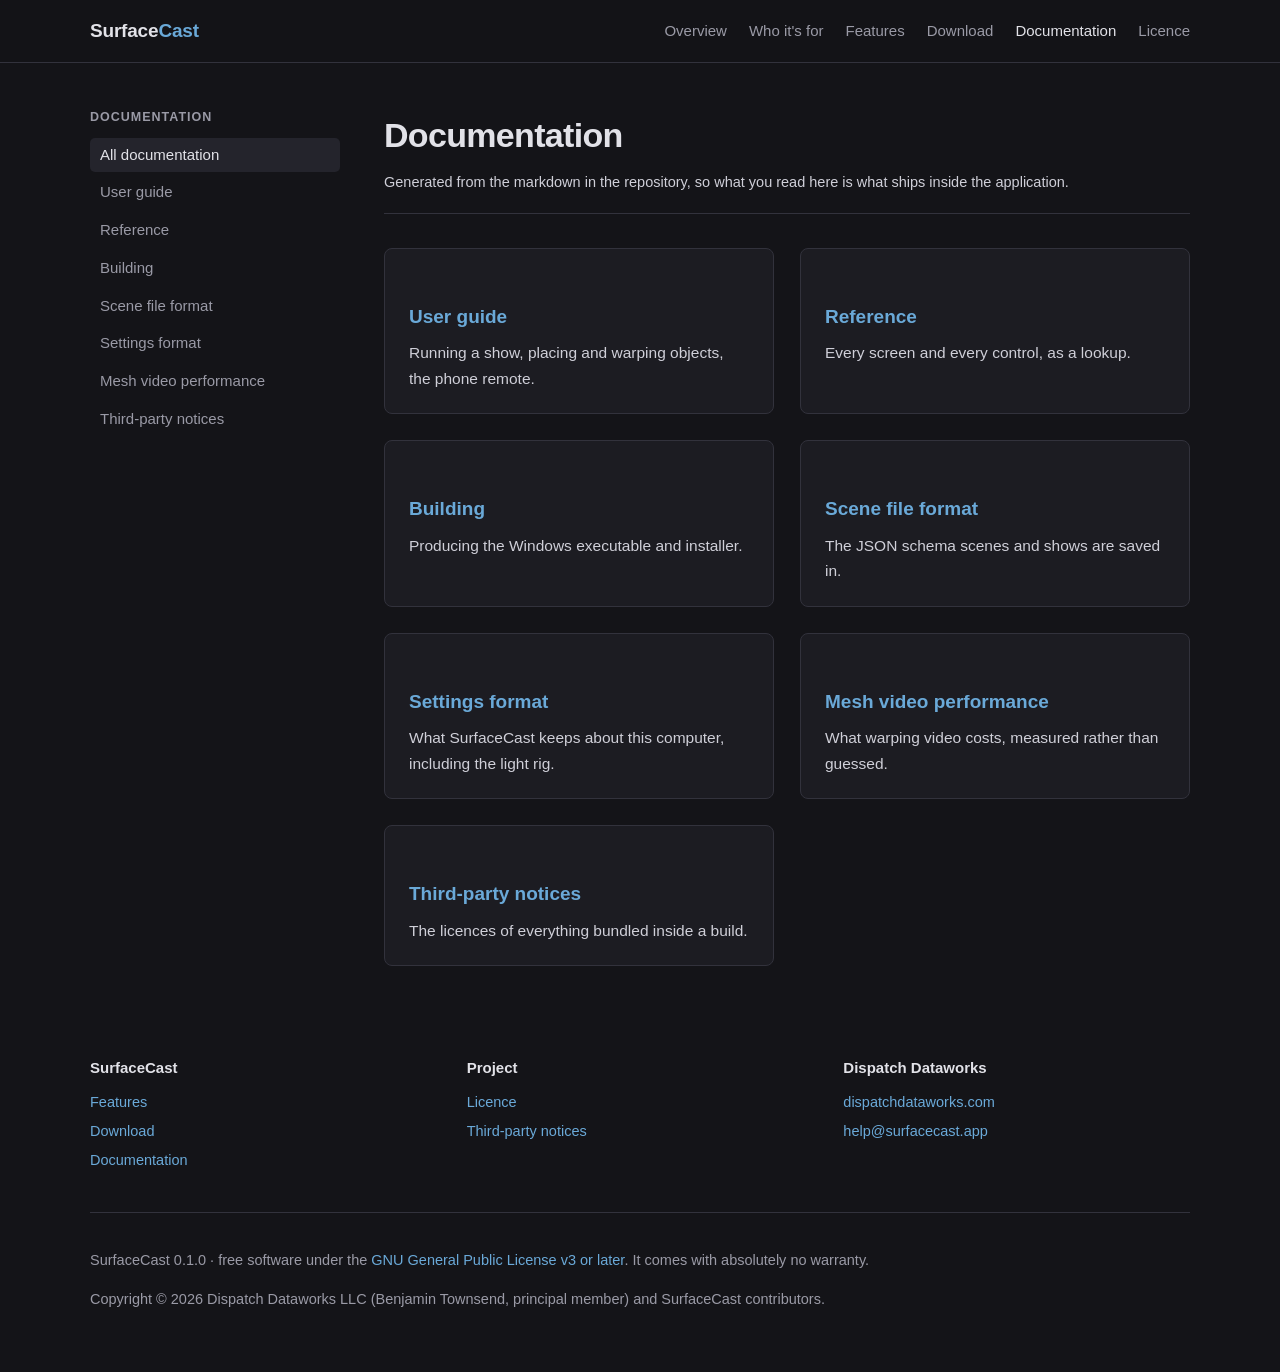
==== docs/index.html @ 1dad0a5b "Publish site from SurfaceCast afdd592 Generated by tools/publish_site.py. Do not edit this repositor" ====
<!DOCTYPE html>
<html lang="en">
<head>
<meta charset="utf-8">
<meta name="viewport" content="width=device-width, initial-scale=1">
<title>Documentation - SurfaceCast</title>
<meta name="description" content="The SurfaceCast user guide, file format, build instructions and licences.">
<meta property="og:title" content="Documentation - SurfaceCast">
<meta property="og:description" content="The SurfaceCast user guide, file format, build instructions and licences.">
<meta property="og:type" content="website">
<link rel="icon" href="../assets/favicon.svg" type="image/svg+xml">
<link rel="stylesheet" href="../assets/site.css">
</head>
<body>
<header class="site-head">
  <div class="wrap">
    <a class="wordmark" href="../index.html">Surface<span>Cast</span></a>
    <button class="nav-toggle" aria-expanded="false" hidden>Menu</button>
    <nav class="site-nav"><a href="../index.html">Overview</a><a href="../who-its-for.html">Who it&#x27;s for</a><a href="../features.html">Features</a><a href="../download.html">Download</a><a href="../docs/index.html" aria-current="page">Documentation</a><a href="../license.html">Licence</a></nav>
  </div>
</header>

<div class="wrap">
  <div class="doc-layout">
    <nav class="doc-nav"><h4>Documentation</h4><ul><li><a href="index.html" aria-current="page">All documentation</a></li><li><a href="user-guide.html">User guide</a></li><li><a href="reference.html">Reference</a></li><li><a href="building.html">Building</a></li><li><a href="scene-format.html">Scene file format</a></li><li><a href="settings-format.html">Settings format</a></li><li><a href="mesh-video.html">Mesh video performance</a></li><li><a href="notices.html">Third-party notices</a></li></ul></nav>
    <div class="doc-body">
      <h1>Documentation</h1>
      <p class="doc-meta">Generated from the markdown in the repository, so what you read
      here is what ships inside the application.</p>
      <div class="grid grid-2"><div class="card"><h3><a href="user-guide.html">User guide</a></h3><p>Running a show, placing and warping objects, the phone remote.</p></div><div class="card"><h3><a href="reference.html">Reference</a></h3><p>Every screen and every control, as a lookup.</p></div><div class="card"><h3><a href="building.html">Building</a></h3><p>Producing the Windows executable and installer.</p></div><div class="card"><h3><a href="scene-format.html">Scene file format</a></h3><p>The JSON schema scenes and shows are saved in.</p></div><div class="card"><h3><a href="settings-format.html">Settings format</a></h3><p>What SurfaceCast keeps about this computer, including the light rig.</p></div><div class="card"><h3><a href="mesh-video.html">Mesh video performance</a></h3><p>What warping video costs, measured rather than guessed.</p></div><div class="card"><h3><a href="notices.html">Third-party notices</a></h3><p>The licences of everything bundled inside a build.</p></div></div>
    </div>
  </div>
</div>

<footer class="site-foot">
  <div class="wrap">
    <div class="cols">
      <div>
        <h4>SurfaceCast</h4>
        <ul>
          <li><a href="../features.html">Features</a></li>
          <li><a href="../download.html">Download</a></li>
          <li><a href="../docs/index.html">Documentation</a></li>
        </ul>
      </div>
      <div>
        <h4>Project</h4>
        <ul>
          <li><a href="../license.html">Licence</a></li>
          <li><a href="../docs/notices.html">Third-party notices</a></li>
        </ul>
      </div>
      <div>
        <h4>Dispatch Dataworks</h4>
        <ul>
          <li><a href="https://dispatchdataworks.com">dispatchdataworks.com</a></li>
          <li><a href="mailto:help@surfacecast.app">help@surfacecast.app</a></li>
        </ul>
      </div>
    </div>
    <div class="legal">
      <p>SurfaceCast 0.1.0 &middot; free software under the
      <a href="../license.html">GNU General Public License v3 or later</a>.
      It comes with absolutely no warranty.</p>
      <p>Copyright &copy; 2026 Dispatch Dataworks LLC (Benjamin Townsend, principal member) and SurfaceCast contributors.</p>
    </div>
  </div>
</footer>
<script src="../assets/site.js" defer></script>
</body>
</html>
---- assets/site.css ----
/* SurfaceCast website.
 *
 * Every brand value lives in the block below. The palette is SurfaceCast's
 * own interface, so the site and the program look like the same thing; swap
 * these for Dispatch Dataworks' house colours to match the parent site.
 */
:root {
  --brand-bg:        #141418;
  --brand-surface:   #1c1c22;
  --brand-raised:    #24242c;
  --brand-line:      #32323c;
  --brand-text:      #e2e2e8;
  --brand-muted:     #9a9aa6;
  --brand-accent:    #6aa9d8;   /* the blue the app uses for selection */
  --brand-accent-dk: #2f6a9e;
  --brand-warm:      #e8c46a;   /* the amber the app uses for queued/keys */
  --brand-live:      #c0392b;   /* the red for LIVE */
  --brand-font: "Segoe UI", -apple-system, BlinkMacSystemFont, Roboto, "Helvetica Neue", Arial, sans-serif;
  --brand-mono: "Cascadia Mono", "SF Mono", Consolas, "Liberation Mono", monospace;
  --measure: 1140px;
  --radius: 8px;
}

*, *::before, *::after { box-sizing: border-box; }

html { scroll-behavior: smooth; }
body {
  margin: 0;
  background: var(--brand-bg);
  color: var(--brand-text);
  font-family: var(--brand-font);
  font-size: 17px;
  line-height: 1.65;
  -webkit-font-smoothing: antialiased;
}

a { color: var(--brand-accent); text-decoration: none; }
a:hover { text-decoration: underline; }
img { max-width: 100%; height: auto; display: block; }
code, pre, kbd { font-family: var(--brand-mono); }

.wrap { max-width: var(--measure); margin: 0 auto; padding: 0 20px; }

/* -- header ---------------------------------------------------------- */
.site-head {
  position: sticky; top: 0; z-index: 20;
  background: rgba(20, 20, 24, 0.92);
  backdrop-filter: blur(8px);
  border-bottom: 1px solid var(--brand-line);
}
.site-head .wrap { display: flex; align-items: center; gap: 24px; height: 62px; }
.wordmark { font-weight: 700; font-size: 19px; letter-spacing: -0.01em; color: var(--brand-text); }
.wordmark span { color: var(--brand-accent); }
.site-nav { margin-left: auto; display: flex; gap: 22px; align-items: center; flex-wrap: wrap; }
.site-nav a { color: var(--brand-muted); font-size: 15px; }
.site-nav a:hover, .site-nav a[aria-current="page"] { color: var(--brand-text); text-decoration: none; }

.nav-toggle { display: none; background: none; border: 1px solid var(--brand-line);
  color: var(--brand-text); border-radius: 6px; padding: 6px 10px; font-size: 15px; cursor: pointer; }

/* -- buttons --------------------------------------------------------- */
.btn {
  display: inline-block; padding: 12px 22px; border-radius: var(--radius);
  font-weight: 600; font-size: 16px; border: 1px solid var(--brand-line);
  background: var(--brand-raised); color: var(--brand-text);
}
.btn:hover { text-decoration: none; border-color: var(--brand-accent); }
.btn-primary { background: var(--brand-accent-dk); border-color: var(--brand-accent-dk); color: #fff; }
.btn-primary:hover { background: var(--brand-accent); border-color: var(--brand-accent); }
.btn-row { display: flex; gap: 14px; flex-wrap: wrap; margin: 28px 0 0; }

/* -- hero ------------------------------------------------------------ */
.hero { padding: 76px 0 40px; border-bottom: 1px solid var(--brand-line); }
.hero h1 { font-size: clamp(34px, 5vw, 52px); line-height: 1.1; margin: 0 0 18px; letter-spacing: -0.02em; }
.hero .lede { font-size: clamp(18px, 2.2vw, 21px); color: var(--brand-muted); max-width: 46em; margin: 0; }
.hero-shot { margin-top: 44px; border: 1px solid var(--brand-line); border-radius: var(--radius); overflow: hidden; }
.eyebrow { color: var(--brand-warm); font-size: 14px; font-weight: 600; letter-spacing: 0.08em;
  text-transform: uppercase; margin: 0 0 14px; }

/* -- sections -------------------------------------------------------- */
section { padding: 62px 0; border-bottom: 1px solid var(--brand-line); }
section h2 { font-size: clamp(24px, 3vw, 32px); margin: 0 0 12px; letter-spacing: -0.01em; }
section > .wrap > p { color: var(--brand-muted); max-width: 46em; }

.grid { display: grid; gap: 26px; margin-top: 34px; }
.grid-2 { grid-template-columns: repeat(auto-fit, minmax(300px, 1fr)); }
.grid-3 { grid-template-columns: repeat(auto-fit, minmax(250px, 1fr)); }

.card { background: var(--brand-surface); border: 1px solid var(--brand-line);
  border-radius: var(--radius); padding: 22px 24px; }
.card h3 { margin: 0 0 8px; font-size: 18px; }
.card p { margin: 0; color: var(--brand-muted); font-size: 15.5px; }

.feature { display: grid; gap: 34px; align-items: center; margin-top: 44px;
  grid-template-columns: repeat(auto-fit, minmax(320px, 1fr)); }
.feature figure { margin: 0; border: 1px solid var(--brand-line); border-radius: var(--radius); overflow: hidden; }
.feature figcaption { padding: 10px 14px; font-size: 13.5px; color: var(--brand-muted);
  background: var(--brand-surface); border-top: 1px solid var(--brand-line); }
.feature h3 { font-size: 22px; margin: 0 0 10px; }
.feature p { color: var(--brand-muted); margin: 0 0 10px; }

.phones { display: flex; gap: 20px; flex-wrap: wrap; justify-content: center; margin-top: 34px; }
.phones figure { margin: 0; max-width: 250px; }
.phones img { border: 1px solid var(--brand-line); border-radius: 14px; }
.phones figcaption { text-align: center; font-size: 13.5px; color: var(--brand-muted); padding-top: 10px; }

.note { background: var(--brand-surface); border-left: 3px solid var(--brand-warm);
  border-radius: 0 var(--radius) var(--radius) 0; padding: 16px 20px; margin: 26px 0; }
.note strong { color: var(--brand-warm); }
.note p { margin: 0; color: var(--brand-muted); }
.note.warn { border-left-color: var(--brand-live); }
.note.warn strong { color: #e07a6a; }

/* -- docs ------------------------------------------------------------ */
.doc-layout { display: grid; grid-template-columns: 250px minmax(0, 1fr); gap: 44px; padding: 44px 0; }
.doc-nav { position: sticky; top: 86px; align-self: start; max-height: calc(100vh - 110px); overflow-y: auto; }
.doc-nav h4 { font-size: 12.5px; text-transform: uppercase; letter-spacing: 0.08em;
  color: var(--brand-muted); margin: 0 0 10px; }
.doc-nav ul { list-style: none; margin: 0 0 24px; padding: 0; }
.doc-nav li { margin: 0 0 3px; }
.doc-nav a { display: block; padding: 5px 10px; border-radius: 5px; font-size: 15px; color: var(--brand-muted); }
.doc-nav a:hover { background: var(--brand-surface); color: var(--brand-text); text-decoration: none; }
.doc-nav a[aria-current="page"] { background: var(--brand-raised); color: var(--brand-text); }
/* The header is sticky, so a heading jumped to from the contents would land
   underneath it. Reserve its height above every heading that can be a target. */
.doc-body :is(h1, h2, h3, h4)[id] { scroll-margin-top: 92px; }
/* Sits under the hero lede, so it needs air above it and a size that reads
   as secondary rather than as a second first sentence. */
.hero .lede-sub { max-width: 52em; margin: 18px 0 0; color: var(--brand-muted);
  font-size: clamp(15px, 1.4vw, 16.5px); opacity: 0.85; }
.note-plain { color: var(--brand-muted); margin-top: 22px; }
.doc-toc { margin-bottom: 26px; }
.doc-toc a { font-size: 14px; padding: 3px 10px; }


.doc-body { min-width: 0; }
.doc-body h1 { font-size: 34px; margin: 0 0 8px; letter-spacing: -0.02em; }
.doc-body h2 { font-size: 25px; margin: 44px 0 12px; padding-top: 14px; border-top: 1px solid var(--brand-line); }
.doc-body h3 { font-size: 19px; margin: 30px 0 8px; }
.doc-body h4 { font-size: 16.5px; margin: 22px 0 6px; }
.doc-body p, .doc-body li { color: #cfcfd8; }
.doc-body a code { color: var(--brand-accent); }
.doc-body code { background: var(--brand-raised); padding: 2px 6px; border-radius: 4px; font-size: 0.88em; }
.doc-body pre { background: var(--brand-surface); border: 1px solid var(--brand-line);
  border-radius: var(--radius); padding: 16px 18px; overflow-x: auto; font-size: 14.5px; line-height: 1.55; }
.doc-body pre code { background: none; padding: 0; }
.doc-body blockquote { margin: 22px 0; padding: 4px 20px; border-left: 3px solid var(--brand-accent-dk);
  color: var(--brand-muted); }
.doc-body table { border-collapse: collapse; width: 100%; margin: 22px 0; font-size: 15px; display: block; overflow-x: auto; }
.doc-body th, .doc-body td { border: 1px solid var(--brand-line); padding: 8px 12px; text-align: left; vertical-align: top; }
.doc-body th { background: var(--brand-surface); color: var(--brand-warm); font-weight: 600; }
.doc-body hr { border: none; border-top: 1px solid var(--brand-line); margin: 36px 0; }
.doc-body img { border: 1px solid var(--brand-line); border-radius: var(--radius); margin: 22px 0; }
.doc-body .task { list-style: none; margin-left: -22px; }
.doc-body .task::before { content: "☐"; color: var(--brand-muted); padding-right: 9px; }
.doc-meta { color: var(--brand-muted); font-size: 14.5px; margin: 0 0 30px; padding-bottom: 18px;
  border-bottom: 1px solid var(--brand-line); }

/* -- downloads ------------------------------------------------------- */
.dl { display: grid; gap: 22px; grid-template-columns: repeat(auto-fit, minmax(290px, 1fr)); margin-top: 34px; }
.dl-card { background: var(--brand-surface); border: 1px solid var(--brand-line);
  border-radius: var(--radius); padding: 26px; display: flex; flex-direction: column; }
.dl-card h3 { margin: 0 0 6px; font-size: 20px; }
.dl-card .meta { color: var(--brand-muted); font-size: 14px; margin: 0 0 16px; }
.dl-card p { color: var(--brand-muted); font-size: 15.5px; margin: 0 0 20px; }
.dl-card .btn { margin-top: auto; text-align: center; }

/* -- footer ---------------------------------------------------------- */
.site-foot { padding: 46px 0; color: var(--brand-muted); font-size: 14.5px; }
.site-foot .cols { display: grid; gap: 30px; grid-template-columns: repeat(auto-fit, minmax(210px, 1fr)); }
.site-foot h4 { color: var(--brand-text); font-size: 15px; margin: 0 0 10px; }
.site-foot ul { list-style: none; margin: 0; padding: 0; }
.site-foot li { margin-bottom: 5px; }
.site-foot .legal { margin-top: 34px; padding-top: 22px; border-top: 1px solid var(--brand-line); }

/* -- small screens --------------------------------------------------- */
@media (max-width: 860px) {
  .doc-layout { grid-template-columns: 1fr; gap: 24px; }
  .doc-nav { position: static; max-height: none; border-bottom: 1px solid var(--brand-line); padding-bottom: 14px; }
  .nav-toggle { display: block; }
  .site-nav { display: none; width: 100%; flex-direction: column; align-items: flex-start; gap: 4px;
    padding: 10px 0 16px; }
  .site-head .wrap { flex-wrap: wrap; height: auto; padding-top: 12px; padding-bottom: 4px; }
  .site-nav.open { display: flex; }
  .hero { padding: 48px 0 30px; }
}

@media (prefers-reduced-motion: reduce) {
  html { scroll-behavior: auto; }
}
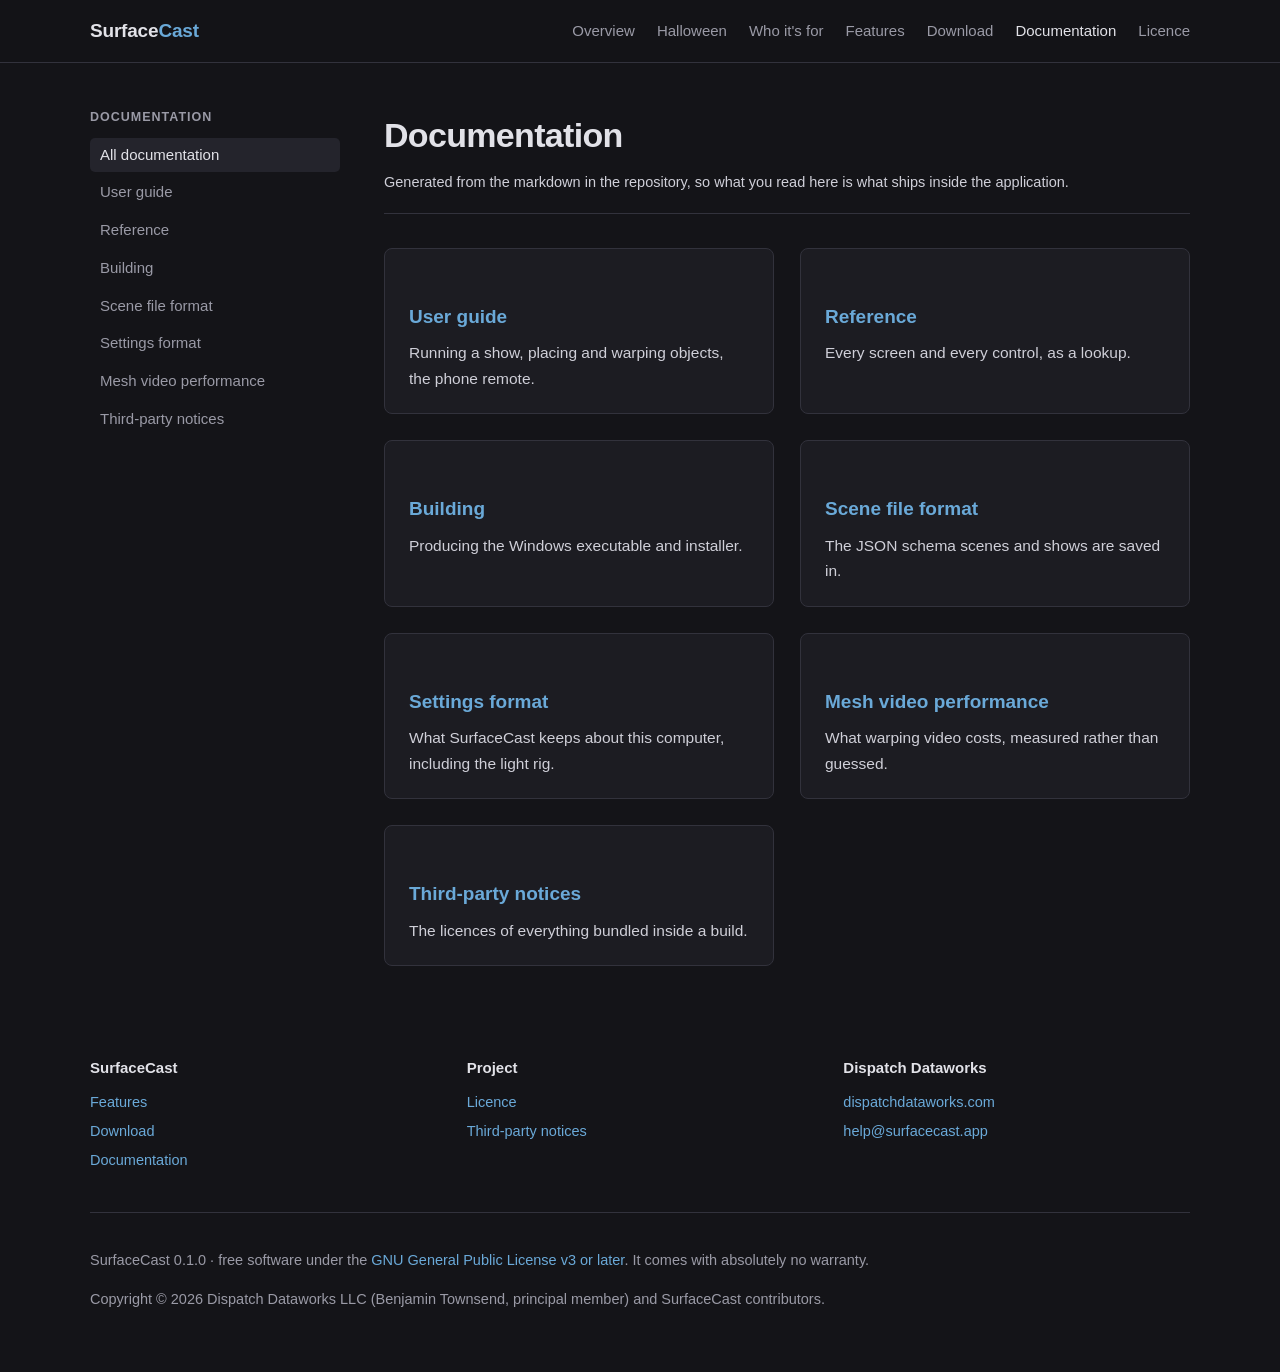
==== commit 9412c780: "Publish site from SurfaceCast 428843a Generated by tools/publish_site.py. Do not edit this repositor" ====
--- a/docs/index.html
+++ b/docs/index.html
@@ -16,7 +16,7 @@
   <div class="wrap">
     <a class="wordmark" href="../index.html">Surface<span>Cast</span></a>
     <button class="nav-toggle" aria-expanded="false" hidden>Menu</button>
-    <nav class="site-nav"><a href="../index.html">Overview</a><a href="../who-its-for.html">Who it&#x27;s for</a><a href="../features.html">Features</a><a href="../download.html">Download</a><a href="../docs/index.html" aria-current="page">Documentation</a><a href="../license.html">Licence</a></nav>
+    <nav class="site-nav"><a href="../index.html">Overview</a><a href="../halloween.html">Halloween</a><a href="../who-its-for.html">Who it&#x27;s for</a><a href="../features.html">Features</a><a href="../download.html">Download</a><a href="../docs/index.html" aria-current="page">Documentation</a><a href="../license.html">Licence</a></nav>
   </div>
 </header>
 
--- a/assets/site.css
+++ b/assets/site.css
@@ -90,6 +90,22 @@
   border-radius: var(--radius); padding: 22px 24px; }
 .card h3 { margin: 0 0 8px; font-size: 18px; }
 .card p { margin: 0; color: var(--brand-muted); font-size: 15.5px; }
+
+/* A section set apart from the ones either side of it, for the Halloween
+   story on the home page and the closing note on the story page itself. */
+.band { background: var(--brand-surface); }
+.band .eyebrow { margin-bottom: 10px; }
+
+/* The demo footage. One clip and a few photographs of a real show, so they
+   are given the width to be looked at rather than scaled into a card. */
+.demo-video { margin: 34px 0 0; border: 1px solid var(--brand-line);
+  border-radius: var(--radius); overflow: hidden; background: #000; }
+.demo-video video { display: block; width: 100%; height: auto; }
+.demo-video figcaption, .demo-stills figcaption { padding: 10px 14px;
+  font-size: 13.5px; color: var(--brand-muted); background: var(--brand-surface); }
+.demo-stills figure { margin: 0; border: 1px solid var(--brand-line);
+  border-radius: var(--radius); overflow: hidden; }
+.demo-stills img { display: block; width: 100%; height: auto; }
 
 .feature { display: grid; gap: 34px; align-items: center; margin-top: 44px;
   grid-template-columns: repeat(auto-fit, minmax(320px, 1fr)); }
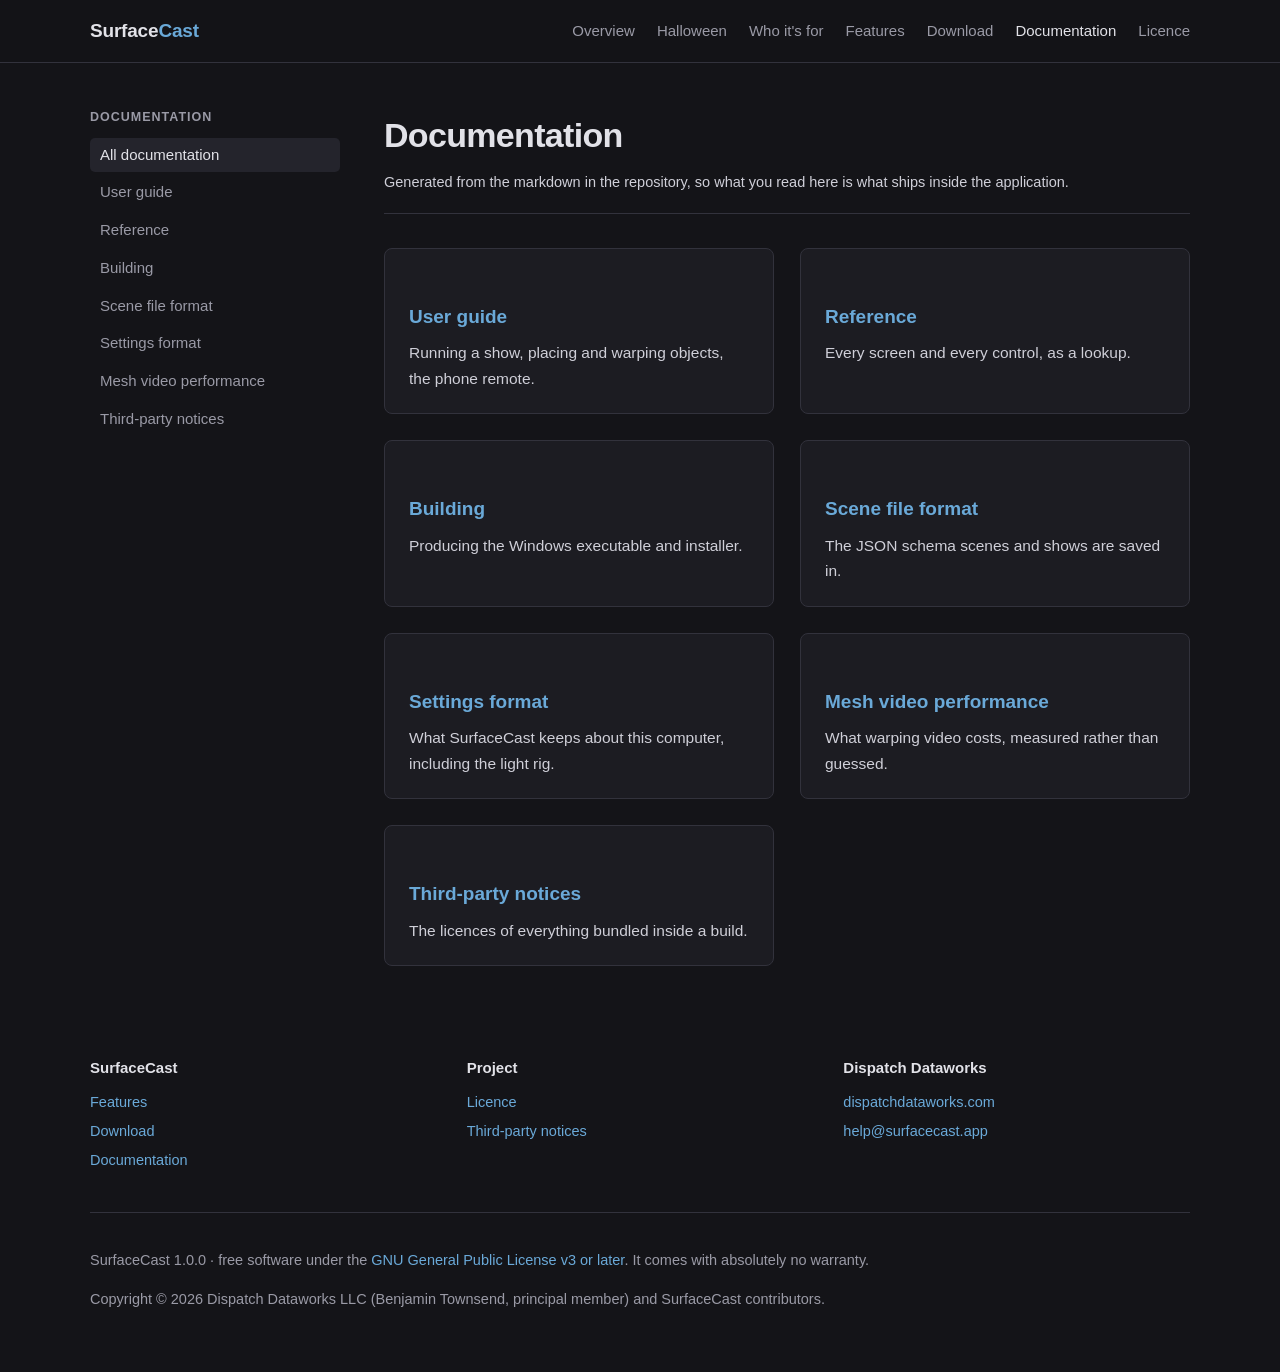
==== commit 4ea4a7c9: "Publish site from SurfaceCast 66adc55 Generated by tools/publish_site.py. Do not edit this repositor" ====
--- a/docs/index.html
+++ b/docs/index.html
@@ -59,7 +59,7 @@
       </div>
     </div>
     <div class="legal">
-      <p>SurfaceCast 0.1.0 &middot; free software under the
+      <p>SurfaceCast 1.0.0 &middot; free software under the
       <a href="../license.html">GNU General Public License v3 or later</a>.
       It comes with absolutely no warranty.</p>
       <p>Copyright &copy; 2026 Dispatch Dataworks LLC (Benjamin Townsend, principal member) and SurfaceCast contributors.</p>
